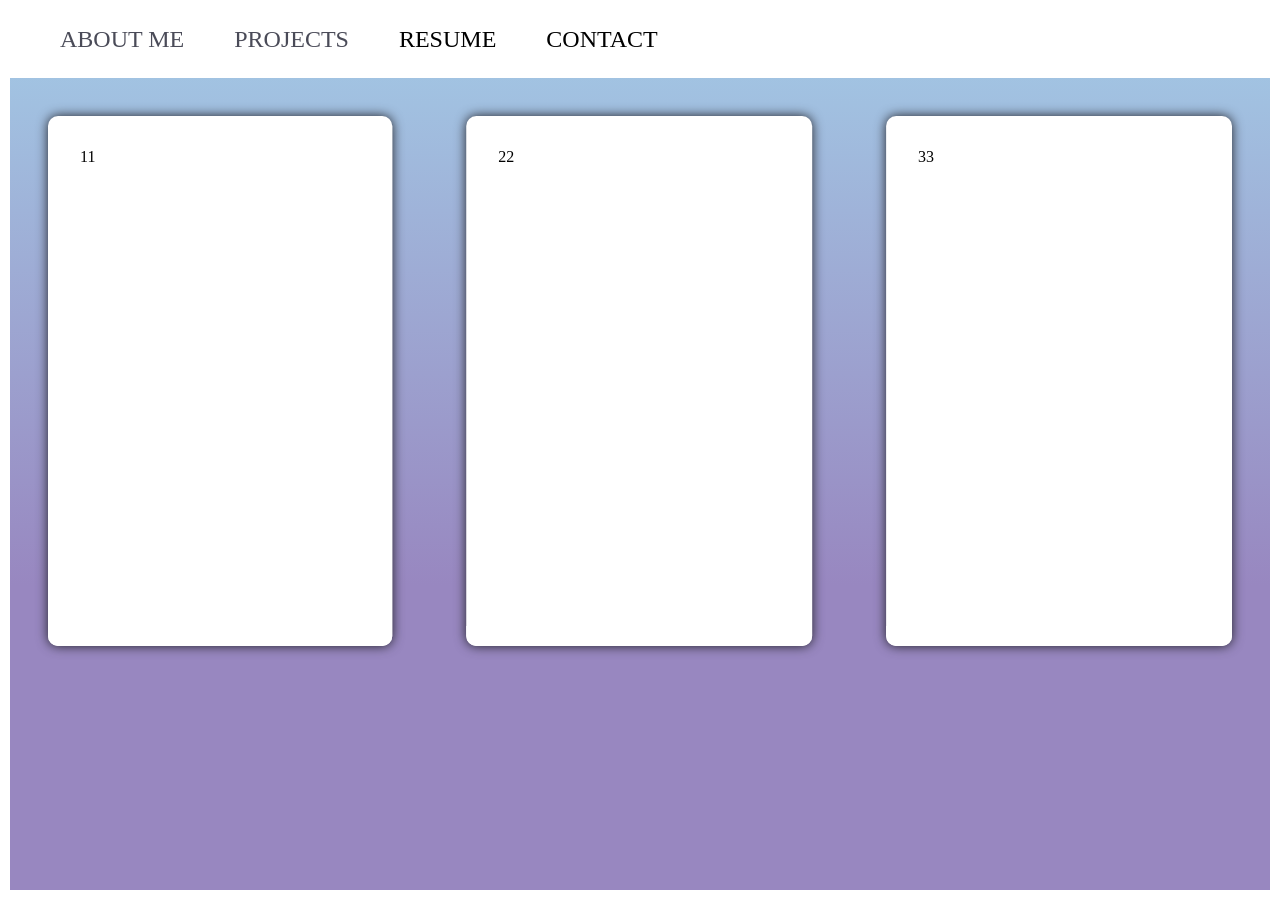
==== projects.html @ 58dd3c1a "Projects page added" ====
<!doctype html>
<html lang="en">

<!--
WRITTEN BY: Leah O'Neil
EMAIL: oneilcj@uci.edu
-->

<head>
  <meta charset="utf-8">
  <meta name="author" content="Your name here">
  <meta name="description" content="description of your page">
  <link rel="stylesheet" href="style.css">
   <!-- you would also link to Bootstrap here! -->
  <title>Leah O'Neil Portfolio</title>
</head>

<body>
  <!--<p>
    <a href="http://validator.w3.org/check?uri=referer">
       W3C validator
    </a>
  </p>-->

  <header>
    <div class="navigation-bar">
      <table>
        <tr>
          <td><a href="index.html">ABOUT ME</a></td>
          <td><a href="projects.html">PROJECTS</a></td>
          <td>RESUME</td>
          <td>CONTACT</td>
        </tr>
      </table>
    </div>
  </header>

  <table id="about-me-table">
    <tr>
      <td>
        <div class="shadow-wrapper">
          <div class="box-2">
            11
          </div>
        </div>
      </td>

      <td>
        <div class="shadow-wrapper">
          <div class="box-2">
            22
          </div>
        </div>
      </td>

      <td>
        <div class="shadow-wrapper">
          <div class="box-2">
            33
          </div>
        </div>
      </td>
    </tr>

    <!-- <tr>
      <td>
        <div class="shadow-wrapper">
          <div class="box-2">
            22222
          </div>
        </div>
      </td>
    </tr> -->

        <!-- <div class="text-center text-size">
          Hello! I'm:
          <p><h1>
            Leah O'Neil
          </p></h1>
        </div> -->

        <!-- <img src="me.png" width=15% alt="Gluttonous Gods Poster" id="photo">
        <aside>kjsdfkjs kdfjs kjfksj df</aside> -->

        <!-- <table id="about-me-table">
          <tr>
            <td>
              <img src="me.png" alt="Gluttonous Gods Poster" id="photo">
            </td>
            <td>
              <div class="text-center text-size">
                e
              </div>
            </td>
          </tr>
        </table> -->
  </table>
  
  <!--
  <div class="container">
    <div class="box-2">
      2222
    </div>
    <div class="box-3">
      333333
    </div>
  </div>
  -->

</body>
</html>
---- style.css ----
* {
    padding: 0;
    margin: 0;
    box-sizing: border-box;
}

#photo {
    border-style: dotted;
    border-radius: 9999px;
    border-color: black;
    /* transform:translate(30%,0%); */
}

#about-me-table {
    width: 100%;
}

body {
    /* Fallback background color if gradients fail to load */
    background-color: #9887c0; 
    
    /* The full-page gradient definition */
    background-image: linear-gradient(0deg, #9887c0 0%, #9887c0 35%, #a3cce7 100%);
    
    /* Ensures the background stays fixed while scrolling contents */
    background-attachment: fixed;

    /*padding: 10px;  Optional spacing inside the border */
    min-height: 100vh;
    box-sizing: border-box;
    border-left: 10px solid rgb(255, 255, 255);
    border-right: 10px solid rgb(255, 255, 255);
    border-bottom: 10px solid rgb(255, 255, 255);
}

h1 {
    font-family: Verdana;
    text-align: center;
}

h2 {
    text-align: center;
}

td {
	padding: 1em;
}

a {
    text-decoration: none;
    color: #4a4b58;
}

.text-center {
    text-align: center;
}

.text-size {
    font-size: 26px;
}

.navigation-bar {
    background-color: white;
    color: black;
    font-family: Impact;
    padding-left: 1em;
    padding-top: 0em;
    height: 3.25em;
    font-size: 1.5em;
}

/* .container {
    padding-left: 5%;
    padding-right: 5%;
    padding-top: 10px;
    /*mask-border-mode: alpha;*/
    /*border-top: 5px;*/
    /*border-color: black;
    border-style: dotted;
} */

.shadow-wrapper
{
    filter: drop-shadow(0px 0px 6px rgb(31, 31, 36));
}   

.box-1 {
    margin-top: 2em;
    margin-left: 10%;
    margin-right: 10%;

    padding-top: 2em;
    padding-left: 2em;
    padding-right: 2em;
    border: 20px solid rgb(255, 255, 255);
    /* box-shadow: 0 2px 10px 2px rgb(0 0 0 / 1);  */
    /* border-image: linear-gradient(to top, white, transparent) 30 round; */
    /* border-image: url(border.png) 30 round; */
    clip-path: inset(20px 20px 0px 20px round 10px);
    height: 550px;
    background-color: rgb(255, 255, 255);
}

.box-2 {
    /* margin-top: 2em;
    margin-left: 10%;
    margin-right: 10%; */

    padding-top: 2em;
    padding-left: 2em;
    padding-right: 2em;

    border: 20px solid rgb(255, 255, 255);
    /* box-shadow: 0 2px 10px 2px rgb(0 0 0 / 1);  */
    /* border-image: linear-gradient(to top, white, transparent) 30 round; */
    /* border-image: url(border.png) 30 round; */
    clip-path: inset(20px 20px 0px 20px round 10px);
    height: 550px;
    background-color: rgb(255, 255, 255);
}

.box-3 {
    flex: 1;
    height: 150px;
    text-align: center;
    background-color: aliceblue;
}
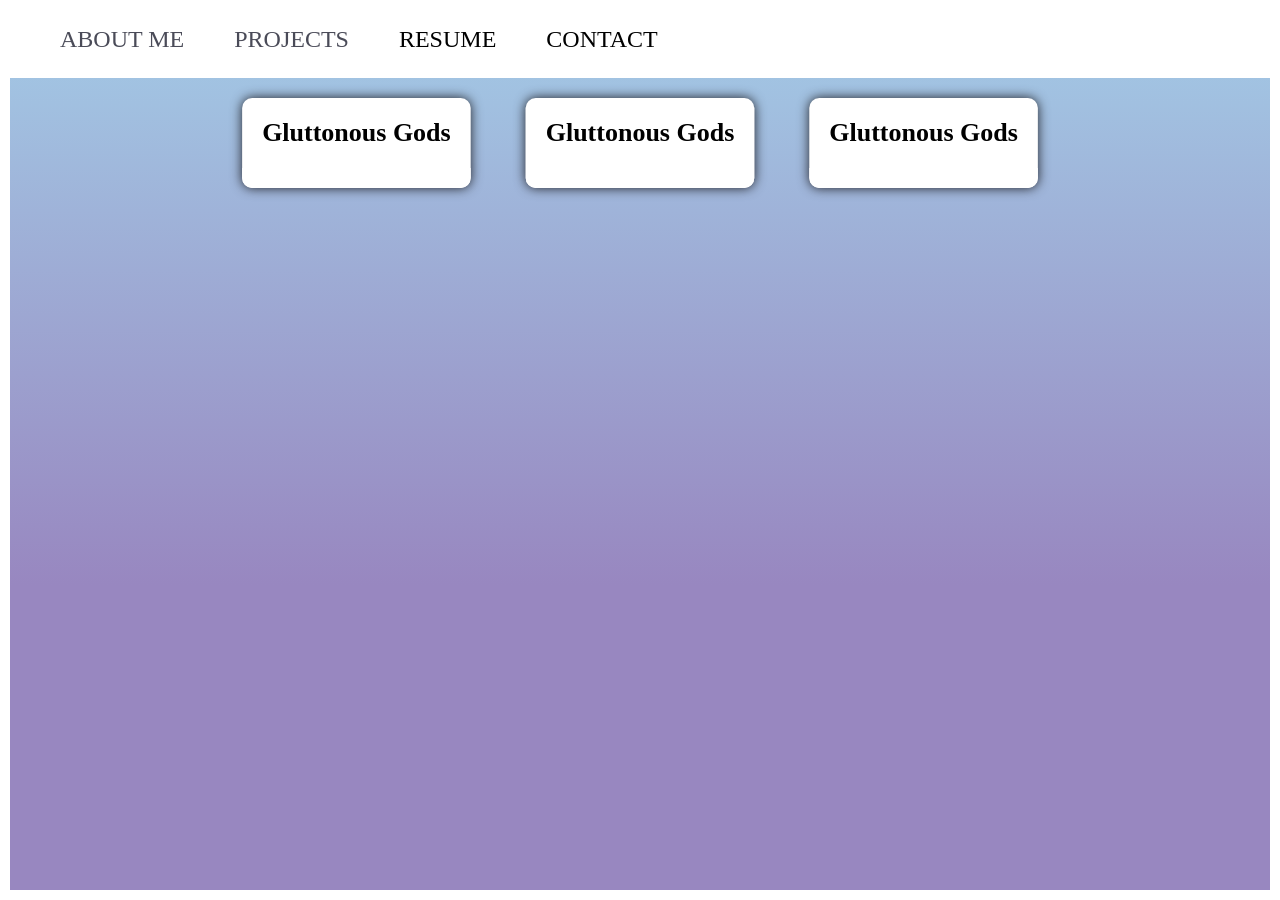
==== commit 1f7cff13: "Added flex box on projects page" ====
--- a/projects.html
+++ b/projects.html
@@ -35,12 +35,40 @@
     </div>
   </header>
 
-  <table id="about-me-table">
+  <div class="box-container">
+    <div class="shadow-wrapper">
+      <div class="box">
+        <h1><div class="text-center text-size">
+          Gluttonous Gods
+        </div></h1>
+      </div>
+    </div>
+
+    <div class="shadow-wrapper">
+      <div class="box">
+        <h1><div class="text-center text-size">
+          Gluttonous Gods
+        </div></h1>
+      </div>
+    </div>
+
+    <div class="shadow-wrapper">
+      <div class="box">
+        <h1><div class="text-center text-size">
+          Gluttonous Gods
+        </div></h1>
+      </div>
+    </div>
+  </div>
+
+  <!-- <table id="about-me-table">
     <tr>
       <td>
         <div class="shadow-wrapper">
           <div class="box-2">
-            11
+            <h1><div class="text-center text-size">
+              Gluttonous Gods
+            </div></h1>
           </div>
         </div>
       </td>
@@ -48,7 +76,9 @@
       <td>
         <div class="shadow-wrapper">
           <div class="box-2">
-            22
+            <h1><div class="text-center text-size">
+              Metamorphosis
+            </div></h1>
           </div>
         </div>
       </td>
@@ -56,11 +86,13 @@
       <td>
         <div class="shadow-wrapper">
           <div class="box-2">
-            33
+            <h1><div class="text-center text-size">
+              Cupid
+            </div></h1>
           </div>
         </div>
       </td>
-    </tr>
+    </tr> -->
 
     <!-- <tr>
       <td>
--- a/style.css
+++ b/style.css
@@ -79,6 +79,25 @@
     border-style: dotted;
 } */
 
+.box-container {
+    display: flex;         /* Turns the container into a flexbox row */
+    gap: 15px;             /* Adds spacing between the boxes */
+    justify-content: center; /* Aligns boxes to the center (can also use space-between, flex-start, etc.) */
+}
+
+.box {
+    flex: 1;               /* Makes all boxes grow and shrink equally to fill space */
+    /* background-color: #3498db;
+    color: white; */
+    padding: 20px;
+    text-align: center;
+    /* border-radius: 8px; */
+
+    border: 20px solid rgb(255, 255, 255);
+    clip-path: inset(20px 20px 0px 20px round 10px);
+    background-color: rgb(255, 255, 255);
+}
+
 .shadow-wrapper
 {
     filter: drop-shadow(0px 0px 6px rgb(31, 31, 36));
@@ -106,6 +125,8 @@
     margin-left: 10%;
     margin-right: 10%; */
 
+    width: 30em;
+
     padding-top: 2em;
     padding-left: 2em;
     padding-right: 2em;
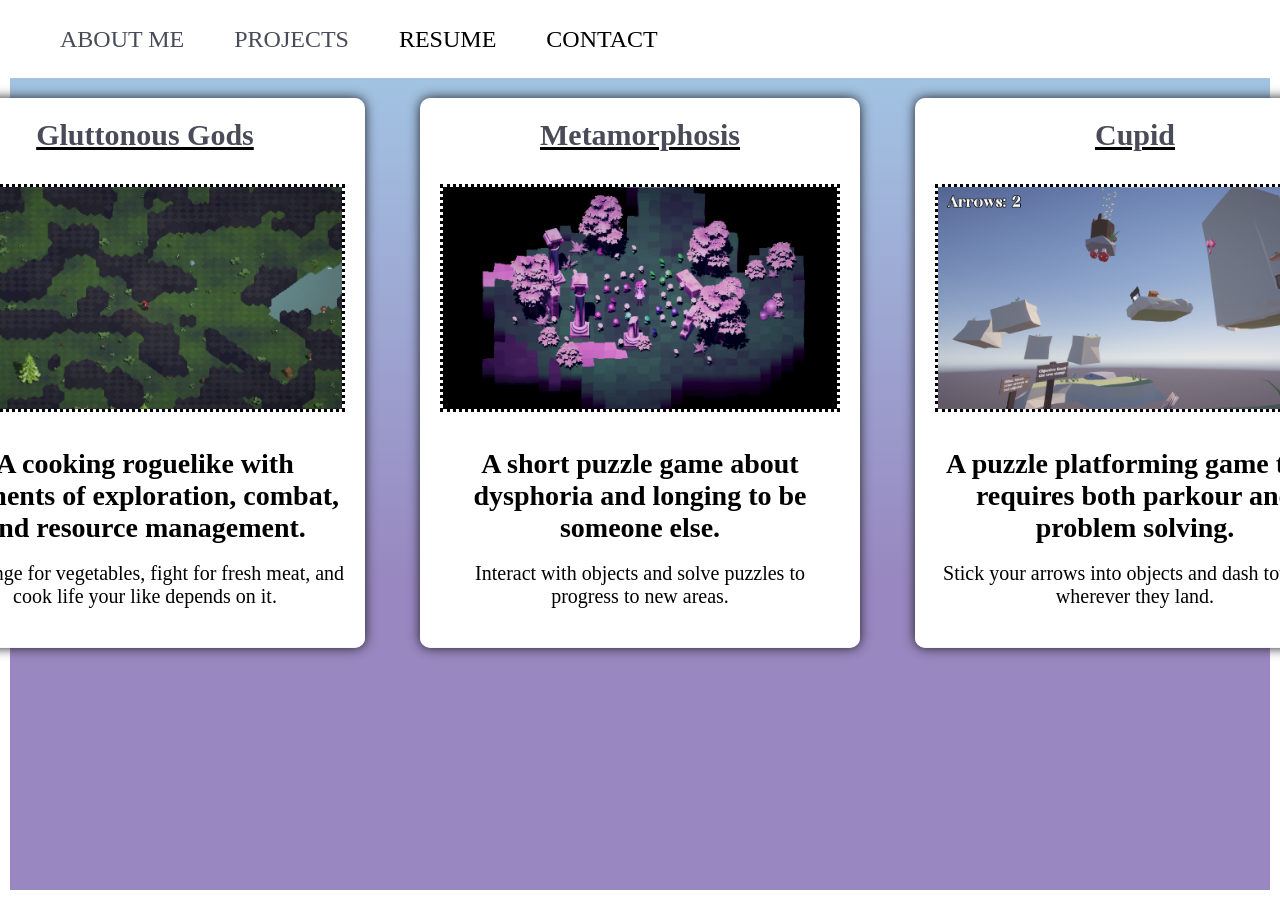
==== commit 9032c078: "Added project screenshots and blurbs" ====
--- a/projects.html
+++ b/projects.html
@@ -38,25 +38,46 @@
   <div class="box-container">
     <div class="shadow-wrapper">
       <div class="box">
-        <h1><div class="text-center text-size">
-          Gluttonous Gods
+        <h1><div class="text-size">
+          <u><a href="https://cocoashiba.itch.io/gluttonous-gods-demo">Gluttonous Gods</u>
         </div></h1>
+        <p>
+          <img src="GluttonousGodsScreenshot.png" alt="Gluttonous Gods Poster" id="projects-photo"></a>
+        </p>
+        <p class="text-center description-text-size">
+          <h2>A cooking roguelike with elements of exploration, combat, and resource management.</h2> <br> 
+          <p class="description-text-size">Scavenge for vegetables, fight for fresh meat, and cook life your like depends on it.</p>
+        </p>
       </div>
     </div>
 
     <div class="shadow-wrapper">
       <div class="box">
-        <h1><div class="text-center text-size">
-          Gluttonous Gods
+        <h1><div class="text-size">
+          <u><a href="https://cocoashiba.itch.io/metamorphosis">Metamorphosis</u>
         </div></h1>
+        <p>
+          <img src="MetamorphosisScreenshot.png" alt="Gluttonous Gods Poster" id="projects-photo"></a>
+        </p>
+        <p class="text-center">
+          <h2>A short puzzle game about dysphoria and longing to be someone else.</h2> <br>
+          <p class="description-text-size">Interact with objects and solve puzzles to progress to new areas.</p>
+        </p>
       </div>
     </div>
 
     <div class="shadow-wrapper">
       <div class="box">
-        <h1><div class="text-center text-size">
-          Gluttonous Gods
+        <h1><div class="text-size">
+          <u><a href="https://cocoashiba.itch.io/cupidfinal">Cupid</u>
         </div></h1>
+        <p>
+          <img src="CupidScreenshot.png" alt="Gluttonous Gods Poster" id="projects-photo"></a>
+        </p>
+        <p class="text-center">
+          <h2>A puzzle platforming game that requires both parkour and problem solving.</h2> <br>
+          <p class="description-text-size">Stick your arrows into objects and dash towards wherever they land.</p>
+        </p>
       </div>
     </div>
   </div>
--- a/style.css
+++ b/style.css
@@ -9,6 +9,14 @@
     border-radius: 9999px;
     border-color: black;
     /* transform:translate(30%,0%); */
+}
+
+#projects-photo {
+    border-style: dotted;
+    border-color: black;
+    margin-top: 2em;
+    margin-bottom: 2em;
+    width: 25em;
 }
 
 #about-me-table {
@@ -40,6 +48,7 @@
 
 h2 {
     text-align: center;
+    font-size: 28px;
 }
 
 td {
@@ -56,7 +65,11 @@
 }
 
 .text-size {
-    font-size: 26px;
+    font-size: 30px;
+}
+
+.description-text-size {
+    font-size: 20px;
 }
 
 .navigation-bar {
@@ -86,7 +99,8 @@
 }
 
 .box {
-    flex: 1;               /* Makes all boxes grow and shrink equally to fill space */
+    /*flex: 1;               /* Makes all boxes grow and shrink equally to fill space */
+    width: 30em;
     /* background-color: #3498db;
     color: white; */
     padding: 20px;
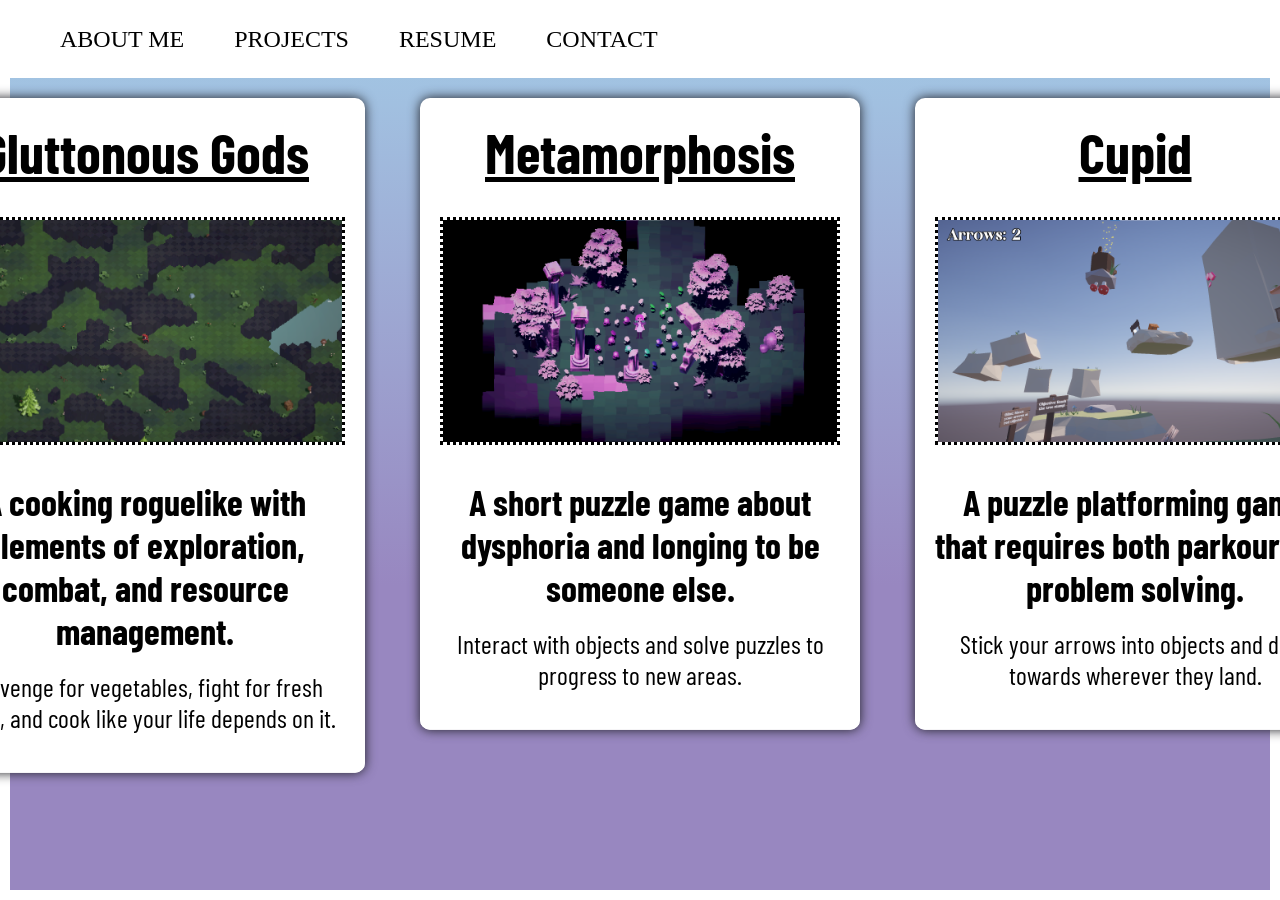
==== commit 6d9c1a56: "Added font and moved font sizes around" ====
--- a/projects.html
+++ b/projects.html
@@ -13,14 +13,13 @@
   <link rel="stylesheet" href="style.css">
    <!-- you would also link to Bootstrap here! -->
   <title>Leah O'Neil Portfolio</title>
+
+  <link rel="preconnect" href="https://fonts.googleapis.com">
+  <link rel="preconnect" href="https://fonts.gstatic.com" crossorigin>
+  <link href="https://fonts.googleapis.com/css2?family=Barlow+Condensed:ital,wght@0,100;0,200;0,300;0,400;0,500;0,600;0,700;0,800;0,900;1,100;1,200;1,300;1,400;1,500;1,600;1,700;1,800;1,900&family=Barlow:ital,wght@0,100;0,200;0,300;0,400;0,500;0,600;0,700;0,800;0,900;1,100;1,200;1,300;1,400;1,500;1,600;1,700;1,800;1,900&display=swap" rel="stylesheet">
 </head>
 
 <body>
-  <!--<p>
-    <a href="http://validator.w3.org/check?uri=referer">
-       W3C validator
-    </a>
-  </p>-->
 
   <header>
     <div class="navigation-bar">
@@ -36,26 +35,27 @@
   </header>
 
   <div class="box-container">
+
     <div class="shadow-wrapper">
       <div class="box">
-        <h1><div class="text-size">
+        <h1>
           <u><a href="https://cocoashiba.itch.io/gluttonous-gods-demo">Gluttonous Gods</u>
-        </div></h1>
+        </h1>
         <p>
           <img src="GluttonousGodsScreenshot.png" alt="Gluttonous Gods Poster" id="projects-photo"></a>
         </p>
-        <p class="text-center description-text-size">
+        <p class="text-center">
           <h2>A cooking roguelike with elements of exploration, combat, and resource management.</h2> <br> 
-          <p class="description-text-size">Scavenge for vegetables, fight for fresh meat, and cook life your like depends on it.</p>
+          <p class="description-text-size">Scavenge for vegetables, fight for fresh meat, and cook like your life depends on it.</p>
         </p>
       </div>
     </div>
 
     <div class="shadow-wrapper">
       <div class="box">
-        <h1><div class="text-size">
+        <h1>
           <u><a href="https://cocoashiba.itch.io/metamorphosis">Metamorphosis</u>
-        </div></h1>
+        </h1>
         <p>
           <img src="MetamorphosisScreenshot.png" alt="Gluttonous Gods Poster" id="projects-photo"></a>
         </p>
@@ -68,9 +68,9 @@
 
     <div class="shadow-wrapper">
       <div class="box">
-        <h1><div class="text-size">
+        <h1>
           <u><a href="https://cocoashiba.itch.io/cupidfinal">Cupid</u>
-        </div></h1>
+        </h1>
         <p>
           <img src="CupidScreenshot.png" alt="Gluttonous Gods Poster" id="projects-photo"></a>
         </p>
@@ -80,85 +80,8 @@
         </p>
       </div>
     </div>
+
   </div>
-
-  <!-- <table id="about-me-table">
-    <tr>
-      <td>
-        <div class="shadow-wrapper">
-          <div class="box-2">
-            <h1><div class="text-center text-size">
-              Gluttonous Gods
-            </div></h1>
-          </div>
-        </div>
-      </td>
-
-      <td>
-        <div class="shadow-wrapper">
-          <div class="box-2">
-            <h1><div class="text-center text-size">
-              Metamorphosis
-            </div></h1>
-          </div>
-        </div>
-      </td>
-
-      <td>
-        <div class="shadow-wrapper">
-          <div class="box-2">
-            <h1><div class="text-center text-size">
-              Cupid
-            </div></h1>
-          </div>
-        </div>
-      </td>
-    </tr> -->
-
-    <!-- <tr>
-      <td>
-        <div class="shadow-wrapper">
-          <div class="box-2">
-            22222
-          </div>
-        </div>
-      </td>
-    </tr> -->
-
-        <!-- <div class="text-center text-size">
-          Hello! I'm:
-          <p><h1>
-            Leah O'Neil
-          </p></h1>
-        </div> -->
-
-        <!-- <img src="me.png" width=15% alt="Gluttonous Gods Poster" id="photo">
-        <aside>kjsdfkjs kdfjs kjfksj df</aside> -->
-
-        <!-- <table id="about-me-table">
-          <tr>
-            <td>
-              <img src="me.png" alt="Gluttonous Gods Poster" id="photo">
-            </td>
-            <td>
-              <div class="text-center text-size">
-                e
-              </div>
-            </td>
-          </tr>
-        </table> -->
-  </table>
-  
-  <!--
-  <div class="container">
-    <div class="box-2">
-      2222
-    </div>
-    <div class="box-3">
-      333333
-    </div>
-  </div>
-  -->
 
 </body>
 </html>
--- a/style.css
+++ b/style.css
@@ -23,6 +23,10 @@
     width: 100%;
 }
 
+#about-me-text-size {
+    font-size: 36px;
+}
+
 body {
     /* Fallback background color if gradients fail to load */
     background-color: #9887c0; 
@@ -39,16 +43,20 @@
     border-left: 10px solid rgb(255, 255, 255);
     border-right: 10px solid rgb(255, 255, 255);
     border-bottom: 10px solid rgb(255, 255, 255);
+    
+    font-family: "Barlow Condensed", sans-serif;
+    font-weight: 400;
+    font-style: normal;
 }
 
 h1 {
-    font-family: Verdana;
     text-align: center;
+    font-size: 56px;
 }
 
 h2 {
     text-align: center;
-    font-size: 28px;
+    font-size: 36px;
 }
 
 td {
@@ -57,19 +65,15 @@
 
 a {
     text-decoration: none;
-    color: #4a4b58;
+    color: #000000;
 }
 
 .text-center {
     text-align: center;
 }
 
-.text-size {
-    font-size: 30px;
-}
-
 .description-text-size {
-    font-size: 20px;
+    font-size: 26px;
 }
 
 .navigation-bar {
@@ -159,4 +163,5 @@
     height: 150px;
     text-align: center;
     background-color: aliceblue;
-}+}
+
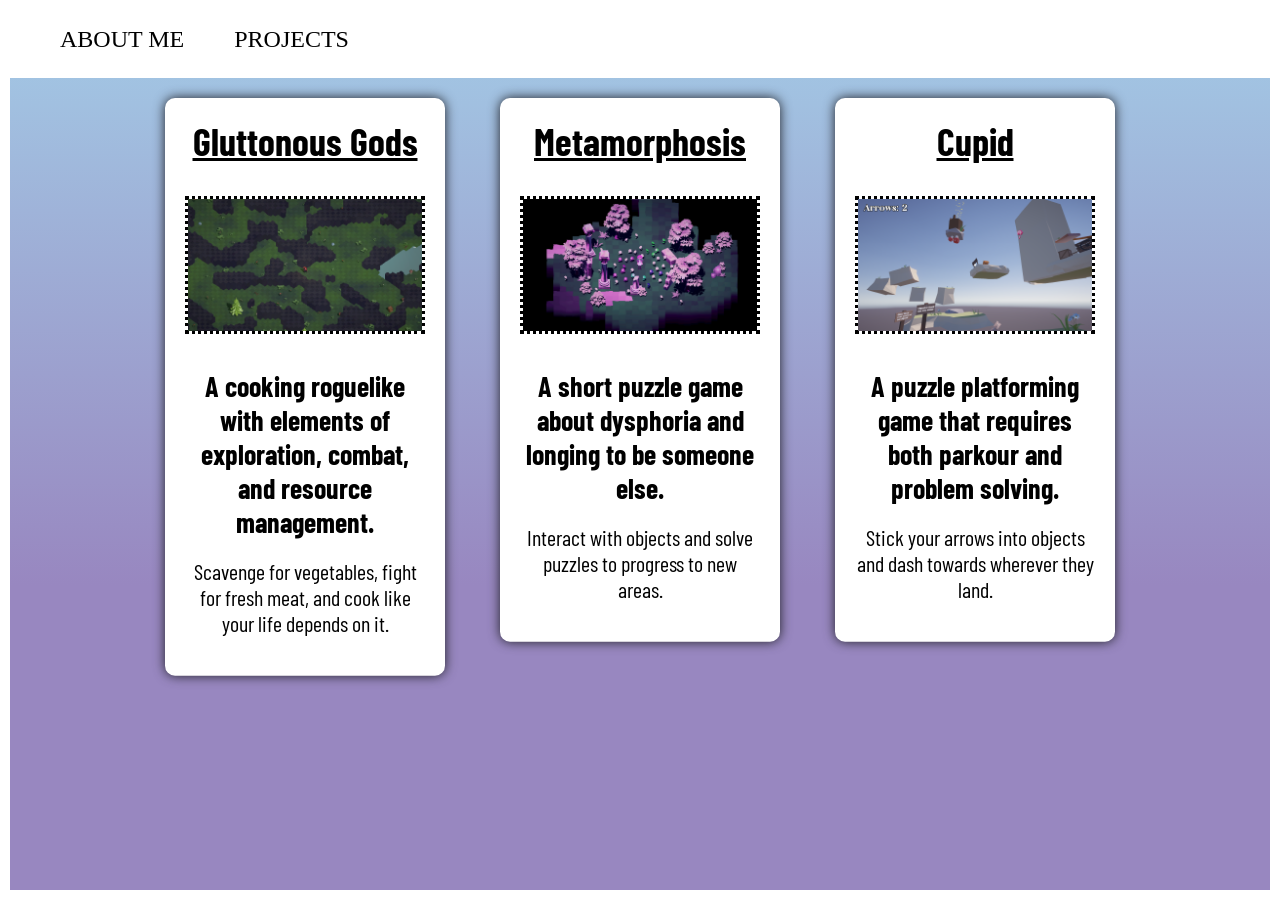
==== commit 4fda955d: "Removed unnececsary code" ====
--- a/projects.html
+++ b/projects.html
@@ -27,8 +27,6 @@
         <tr>
           <td><a href="index.html">ABOUT ME</a></td>
           <td><a href="projects.html">PROJECTS</a></td>
-          <td>RESUME</td>
-          <td>CONTACT</td>
         </tr>
       </table>
     </div>
--- a/style.css
+++ b/style.css
@@ -4,11 +4,19 @@
     box-sizing: border-box;
 }
 
-#photo {
+#about-me-photo {
     border-style: dotted;
     border-radius: 9999px;
-    border-color: black;
-    /* transform:translate(30%,0%); */
+    border-color: rgba(0, 0, 0, 0);
+    width: 0em;
+}
+
+#about-me-table {
+    width: 100%;
+}
+
+#about-me-text-size {
+    font-size: 24px;
 }
 
 #projects-photo {
@@ -16,30 +24,16 @@
     border-color: black;
     margin-top: 2em;
     margin-bottom: 2em;
-    width: 25em;
-}
-
-#about-me-table {
-    width: 100%;
-}
-
-#about-me-text-size {
-    font-size: 36px;
+    width: 15em;
 }
 
 body {
-    /* Fallback background color if gradients fail to load */
+    /*Fallback if gradient doesn't load*/
     background-color: #9887c0; 
     
-    /* The full-page gradient definition */
     background-image: linear-gradient(0deg, #9887c0 0%, #9887c0 35%, #a3cce7 100%);
     
-    /* Ensures the background stays fixed while scrolling contents */
-    background-attachment: fixed;
-
-    /*padding: 10px;  Optional spacing inside the border */
     min-height: 100vh;
-    box-sizing: border-box;
     border-left: 10px solid rgb(255, 255, 255);
     border-right: 10px solid rgb(255, 255, 255);
     border-bottom: 10px solid rgb(255, 255, 255);
@@ -51,12 +45,12 @@
 
 h1 {
     text-align: center;
-    font-size: 56px;
+    font-size: 38px;
 }
 
 h2 {
     text-align: center;
-    font-size: 36px;
+    font-size: 28px;
 }
 
 td {
@@ -73,7 +67,7 @@
 }
 
 .description-text-size {
-    font-size: 26px;
+    font-size: 22px;
 }
 
 .navigation-bar {
@@ -83,33 +77,36 @@
     padding-left: 1em;
     padding-top: 0em;
     height: 3.25em;
-    font-size: 1.5em;
+    font-size: 24px;
 }
 
-/* .container {
-    padding-left: 5%;
-    padding-right: 5%;
-    padding-top: 10px;
-    /*mask-border-mode: alpha;*/
-    /*border-top: 5px;*/
-    /*border-color: black;
-    border-style: dotted;
-} */
+.about-me-box {
+    margin-top: 2em;
+    margin-left: 10%;
+    margin-right: 10%;
+
+    padding-top: 2em;
+    padding-left: 2em;
+    padding-right: 2em;
+    border: 20px solid rgb(255, 255, 255);
+    clip-path: inset(20px 20px 0px 20px round 10px);
+    
+    background-color: rgb(255, 255, 255);
+}
 
 .box-container {
-    display: flex;         /* Turns the container into a flexbox row */
-    gap: 15px;             /* Adds spacing between the boxes */
-    justify-content: center; /* Aligns boxes to the center (can also use space-between, flex-start, etc.) */
+    display: flex;         
+    gap: 15px;             
+    justify-content: center;
+    flex-direction: column;
 }
 
 .box {
-    /*flex: 1;               /* Makes all boxes grow and shrink equally to fill space */
-    width: 30em;
-    /* background-color: #3498db;
-    color: white; */
+    background-color: #3498db;
+
     padding: 20px;
     text-align: center;
-    /* border-radius: 8px; */
+    border-radius: 8px; 
 
     border: 20px solid rgb(255, 255, 255);
     clip-path: inset(20px 20px 0px 20px round 10px);
@@ -121,47 +118,48 @@
     filter: drop-shadow(0px 0px 6px rgb(31, 31, 36));
 }   
 
-.box-1 {
-    margin-top: 2em;
-    margin-left: 10%;
-    margin-right: 10%;
+@media (min-width: 1000px)
+{
+    .box-container {
+        flex-direction: row;
+    }
+    .box {
+        width: 20em;
+    }
 
-    padding-top: 2em;
-    padding-left: 2em;
-    padding-right: 2em;
-    border: 20px solid rgb(255, 255, 255);
-    /* box-shadow: 0 2px 10px 2px rgb(0 0 0 / 1);  */
-    /* border-image: linear-gradient(to top, white, transparent) 30 round; */
-    /* border-image: url(border.png) 30 round; */
-    clip-path: inset(20px 20px 0px 20px round 10px);
-    height: 550px;
-    background-color: rgb(255, 255, 255);
+    #about-me-photo {
+        width: 15em;
+        border-color: rgb(0,0,0,1);
+    }
 }
 
-.box-2 {
-    /* margin-top: 2em;
-    margin-left: 10%;
-    margin-right: 10%; */
+@media (min-width: 1500px) {
+    .box {
+        width: 30em;
+    }
 
-    width: 30em;
+    h1 {
+        font-size: 56px;
+    }
+    
+    h2 {
+        font-size: 36px;
+    }
 
-    padding-top: 2em;
-    padding-left: 2em;
-    padding-right: 2em;
+    .description-text-size {
+        font-size: 26px;
+    }
 
-    border: 20px solid rgb(255, 255, 255);
-    /* box-shadow: 0 2px 10px 2px rgb(0 0 0 / 1);  */
-    /* border-image: linear-gradient(to top, white, transparent) 30 round; */
-    /* border-image: url(border.png) 30 round; */
-    clip-path: inset(20px 20px 0px 20px round 10px);
-    height: 550px;
-    background-color: rgb(255, 255, 255);
+    #projects-photo {
+        width: 25em;
+    }
+
+    #about-me-text-size {
+        font-size: 36px;
+    }
+
+    #about-me-photo {
+        width: 20em;
+    }
 }
 
-.box-3 {
-    flex: 1;
-    height: 150px;
-    text-align: center;
-    background-color: aliceblue;
-}
-
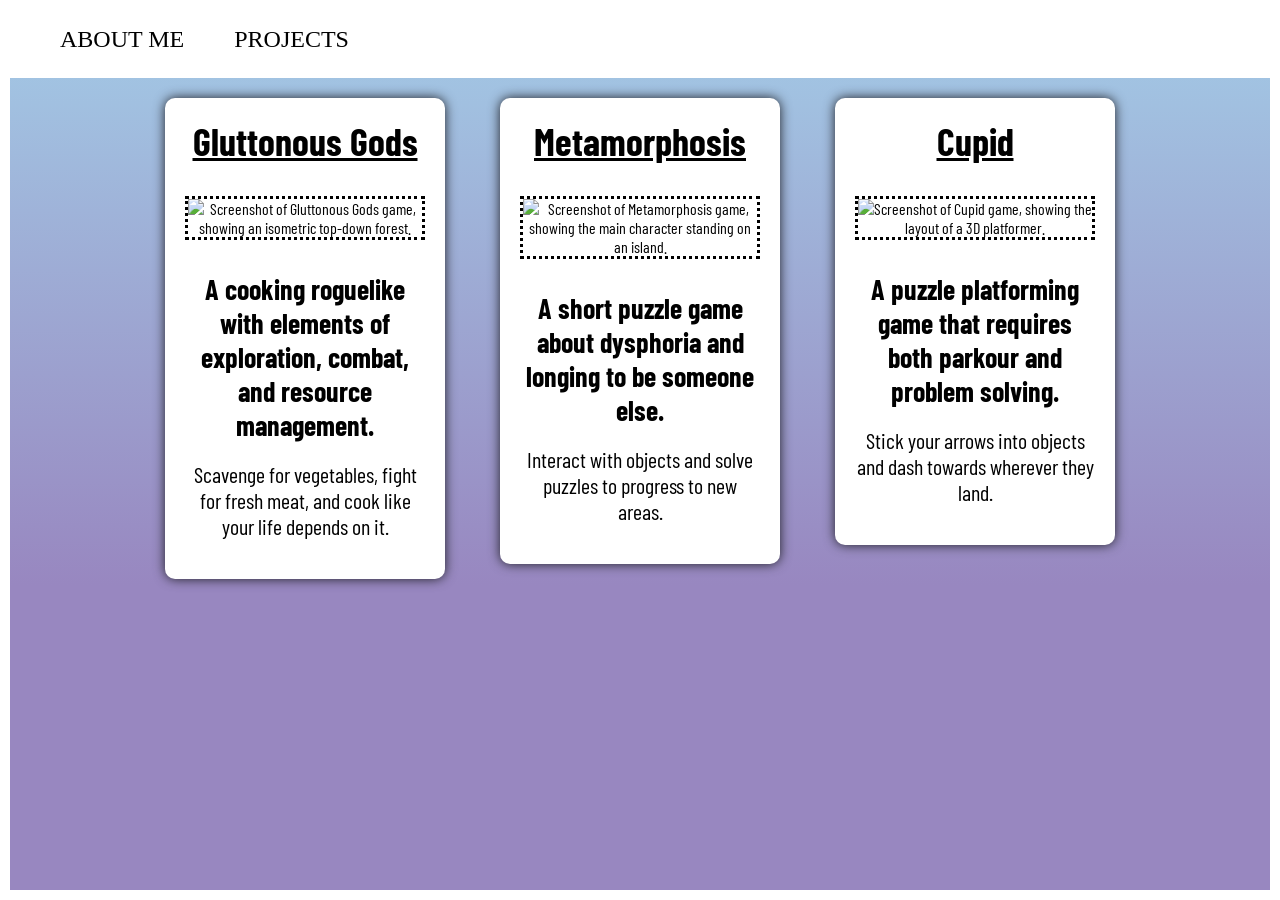
==== commit abba4158: "Cleaning up for submit" ====
--- a/projects.html
+++ b/projects.html
@@ -37,25 +37,24 @@
     <div class="shadow-wrapper">
       <div class="box">
         <h1>
-          <u><a href="https://cocoashiba.itch.io/gluttonous-gods-demo">Gluttonous Gods</u>
+          <u><a href="https://cocoashiba.itch.io/gluttonous-gods-demo">Gluttonous Gods</a></u>
         </h1>
         <p>
-          <img src="GluttonousGodsScreenshot.png" alt="Gluttonous Gods Poster" id="projects-photo"></a>
+          <img src="https://i.imgur.com/QQ8yRVB.png" alt="Screenshot of Gluttonous Gods game, showing an isometric top-down forest." class="projects-photo">
         </p>
         <p class="text-center">
           <h2>A cooking roguelike with elements of exploration, combat, and resource management.</h2> <br> 
           <p class="description-text-size">Scavenge for vegetables, fight for fresh meat, and cook like your life depends on it.</p>
-        </p>
       </div>
     </div>
 
     <div class="shadow-wrapper">
       <div class="box">
         <h1>
-          <u><a href="https://cocoashiba.itch.io/metamorphosis">Metamorphosis</u>
+          <u><a href="https://cocoashiba.itch.io/metamorphosis">Metamorphosis</a></u>
         </h1>
         <p>
-          <img src="MetamorphosisScreenshot.png" alt="Gluttonous Gods Poster" id="projects-photo"></a>
+          <img src="https://i.imgur.com/LaRl1pp.png" alt="Screenshot of Metamorphosis game, showing the main character standing on an island." class="projects-photo">
         </p>
         <p class="text-center">
           <h2>A short puzzle game about dysphoria and longing to be someone else.</h2> <br>
@@ -67,10 +66,10 @@
     <div class="shadow-wrapper">
       <div class="box">
         <h1>
-          <u><a href="https://cocoashiba.itch.io/cupidfinal">Cupid</u>
+          <u><a href="https://cocoashiba.itch.io/cupidfinal">Cupid</a></u>
         </h1>
         <p>
-          <img src="CupidScreenshot.png" alt="Gluttonous Gods Poster" id="projects-photo"></a>
+          <img src="https://i.imgur.com/yYMoOOs.png" alt="Screenshot of Cupid game, showing the layout of a 3D platformer." class="projects-photo">
         </p>
         <p class="text-center">
           <h2>A puzzle platforming game that requires both parkour and problem solving.</h2> <br>
--- a/style.css
+++ b/style.css
@@ -19,14 +19,6 @@
     font-size: 24px;
 }
 
-#projects-photo {
-    border-style: dotted;
-    border-color: black;
-    margin-top: 2em;
-    margin-bottom: 2em;
-    width: 15em;
-}
-
 body {
     /*Fallback if gradient doesn't load*/
     background-color: #9887c0; 
@@ -38,7 +30,7 @@
     border-right: 10px solid rgb(255, 255, 255);
     border-bottom: 10px solid rgb(255, 255, 255);
     
-    font-family: "Barlow Condensed", sans-serif;
+    font-family: "Barlow Condensed", Arial, sans-serif;
     font-weight: 400;
     font-style: normal;
 }
@@ -60,6 +52,14 @@
 a {
     text-decoration: none;
     color: #000000;
+}
+
+.projects-photo {
+    border-style: dotted;
+    border-color: black;
+    margin-top: 2em;
+    margin-bottom: 2em;
+    width: 25em;
 }
 
 .text-center {
@@ -127,6 +127,10 @@
         width: 20em;
     }
 
+    .projects-photo {
+        width: 15em;
+    }
+
     #about-me-photo {
         width: 15em;
         border-color: rgb(0,0,0,1);
@@ -150,7 +154,7 @@
         font-size: 26px;
     }
 
-    #projects-photo {
+    .projects-photo {
         width: 25em;
     }
 
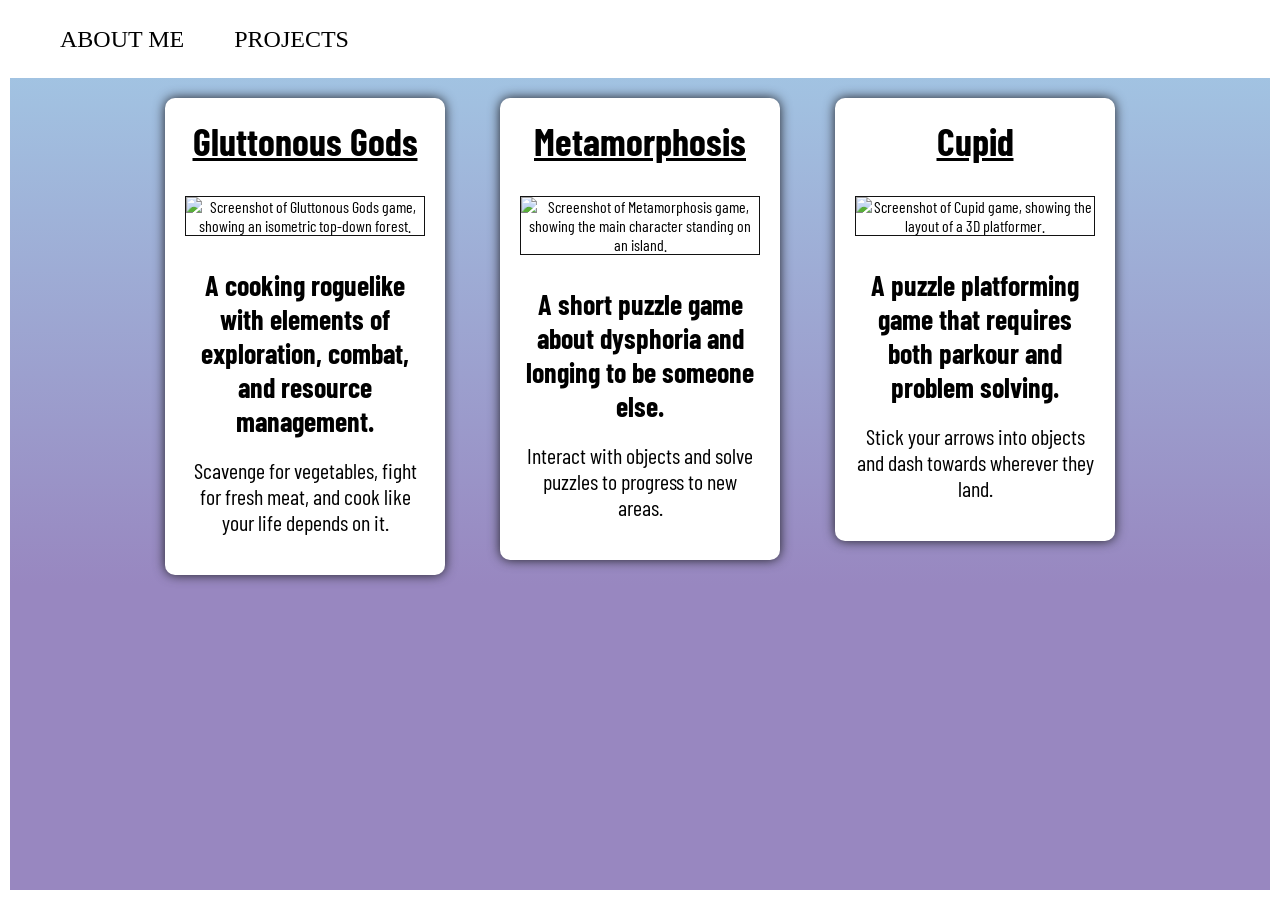
==== commit 6d3a40d7: "Completing readme" ====
--- a/projects.html
+++ b/projects.html
@@ -40,7 +40,7 @@
           <u><a href="https://cocoashiba.itch.io/gluttonous-gods-demo">Gluttonous Gods</a></u>
         </h1>
         <p>
-          <img src="https://i.imgur.com/QQ8yRVB.png" alt="Screenshot of Gluttonous Gods game, showing an isometric top-down forest." class="projects-photo">
+          <a href="https://cocoashiba.itch.io/gluttonous-gods-demo"><img src="https://i.imgur.com/QQ8yRVB.png" alt="Screenshot of Gluttonous Gods game, showing an isometric top-down forest." class="projects-photo"></a>
         </p>
         <p class="text-center">
           <h2>A cooking roguelike with elements of exploration, combat, and resource management.</h2> <br> 
@@ -54,12 +54,11 @@
           <u><a href="https://cocoashiba.itch.io/metamorphosis">Metamorphosis</a></u>
         </h1>
         <p>
-          <img src="https://i.imgur.com/LaRl1pp.png" alt="Screenshot of Metamorphosis game, showing the main character standing on an island." class="projects-photo">
+          <a href="https://cocoashiba.itch.io/metamorphosis"><img src="https://i.imgur.com/LaRl1pp.png" alt="Screenshot of Metamorphosis game, showing the main character standing on an island." class="projects-photo"></a>
         </p>
         <p class="text-center">
           <h2>A short puzzle game about dysphoria and longing to be someone else.</h2> <br>
           <p class="description-text-size">Interact with objects and solve puzzles to progress to new areas.</p>
-        </p>
       </div>
     </div>
 
@@ -69,12 +68,11 @@
           <u><a href="https://cocoashiba.itch.io/cupidfinal">Cupid</a></u>
         </h1>
         <p>
-          <img src="https://i.imgur.com/yYMoOOs.png" alt="Screenshot of Cupid game, showing the layout of a 3D platformer." class="projects-photo">
+          <a href="https://cocoashiba.itch.io/cupidfinal"><img src="https://i.imgur.com/yYMoOOs.png" alt="Screenshot of Cupid game, showing the layout of a 3D platformer." class="projects-photo"></a>
         </p>
         <p class="text-center">
           <h2>A puzzle platforming game that requires both parkour and problem solving.</h2> <br>
           <p class="description-text-size">Stick your arrows into objects and dash towards wherever they land.</p>
-        </p>
       </div>
     </div>
 
--- a/style.css
+++ b/style.css
@@ -5,9 +5,10 @@
 }
 
 #about-me-photo {
-    border-style: dotted;
+    border-style: solid;
     border-radius: 9999px;
-    border-color: rgba(0, 0, 0, 0);
+    border-color: rgb(18, 18, 18);
+    border-width: 0em;
     width: 0em;
 }
 
@@ -55,8 +56,9 @@
 }
 
 .projects-photo {
-    border-style: dotted;
-    border-color: black;
+    border-style: solid;
+    border-color: rgb(18, 18, 18);
+    border-width: 0.1em;
     margin-top: 2em;
     margin-bottom: 2em;
     width: 25em;
@@ -134,6 +136,7 @@
     #about-me-photo {
         width: 15em;
         border-color: rgb(0,0,0,1);
+        border-width: 0.1em;
     }
 }
 
